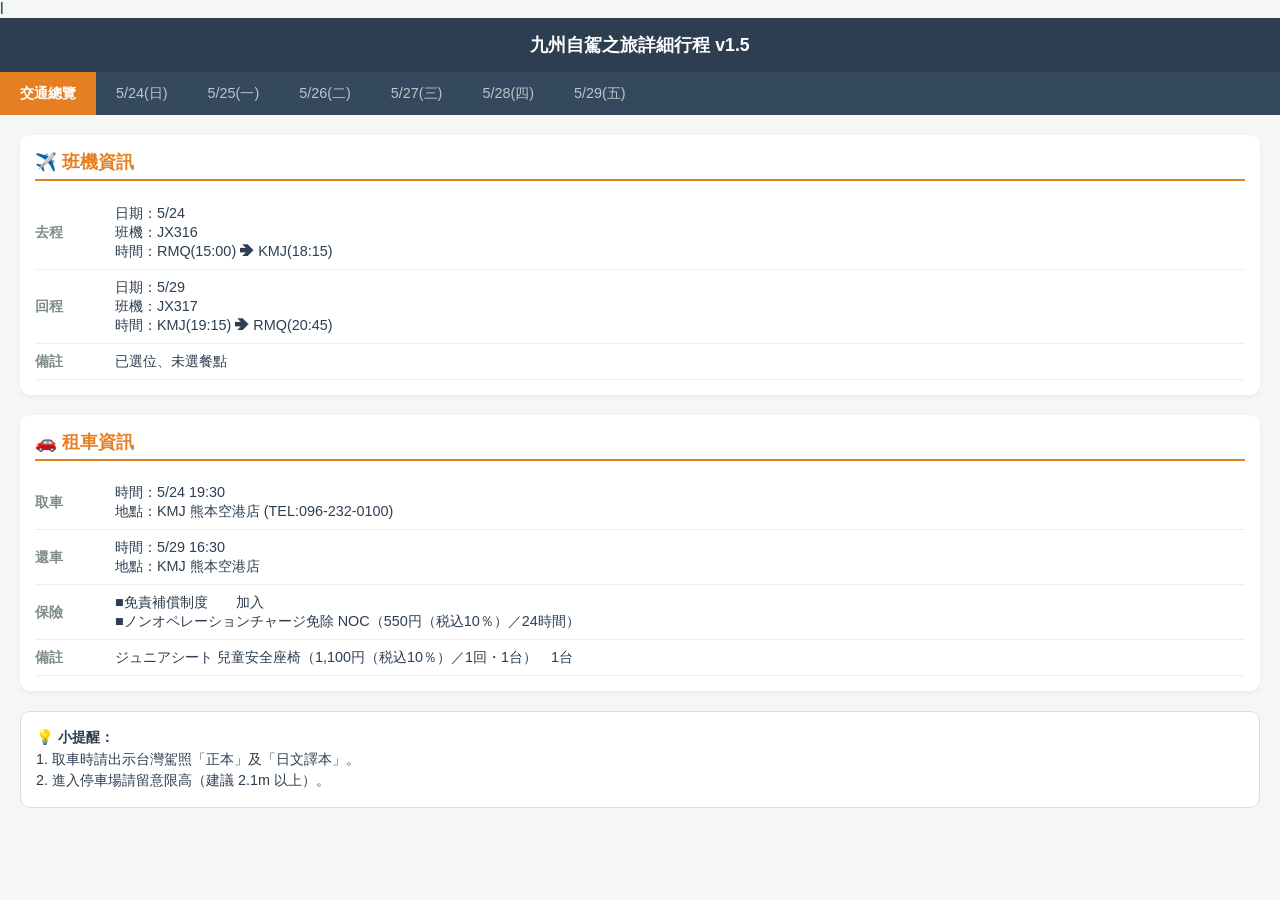
==== index.html @ 5ce01d29 "Update print statement from 'Hello' to 'Goodbye'" ====
l<!DOCTYPE html>
<html lang="zh-TW">
<head>
    <meta charset="UTF-8">
    <meta name="viewport" content="width=device-width, initial-scale=1.0, maximum-scale=1.0, user-scalable=no">
    <title>九州自駕之旅</title>
    <style>
        :root {
            --primary: #2c3e50;
            --accent: #e67e22;
            --bg: #f4f7f6;
            --active: #ffffff;
            --route-bg: #ecf0f1;
            --transport-bg: #ffffff; /* 補上漏掉的背景變數 */
        }
        body {
            font-family: -apple-system, "Noto Sans TC", "Microsoft JhengHei", sans-serif;
            background-color: var(--bg);
            margin: 0;
            padding: 0;
            color: var(--primary);
        }
        /* 頁首 */
        header {
            background: var(--primary);
            color: white;
            text-align: center;
            padding: 15px 0;
            position: sticky;
            top: 0;
            z-index: 100;
        }
        h1 { margin: 0; font-size: 1.1rem; }

        /* 分頁按鈕區域 - 優化手機捲動 */
        .tabs {
            display: flex;
            background: #34495e;
            overflow-x: auto;
            white-space: nowrap;
            -webkit-overflow-scrolling: touch;
        }
        .tab-btn {
            flex: 0 0 auto; /* 防止按鈕被縮小擠壓 */
            padding: 12px 20px;
            color: #bdc3c7;
            text-decoration: none;
            font-size: 0.9rem;
            text-align: center;
            border: none;
            background: none;
            cursor: pointer;
            outline: none;
        }
        .tab-btn.active {
            color: white;
            background: var(--accent);
            font-weight: bold;
        }
        /* 交通資訊卡片樣式 */
        .info-card {
            background: var(--transport-bg);
            border-radius: 10px;
            padding: 15px;
            margin-bottom: 20px;
            box-shadow: 0 2px 5px rgba(0,0,0,0.05);
        }
        .info-card h2 {
            font-size: 1.1rem;
            margin-top: 0;
            color: var(--accent);
            border-bottom: 2px solid var(--accent);
            padding-bottom: 5px;
        }
        .info-table {
            width: 100%;
            border-collapse: collapse;
            font-size: 0.9rem;
        }
        .info-table td {
            padding: 8px 0;
            border-bottom: 1px solid #eee;
        }
        .info-table td:first-child {
            font-weight: bold;
            width: 80px;
            color: #7f8c8d;
        }
        /* 大範圍移動地名標籤 */
        .route-banner {
            background: var(--route-bg);
            padding: 10px 15px;
            margin-bottom: 15px;
            border-left: 5px solid var(--accent);
            font-weight: bold;
            font-size: 1rem;
            color: var(--primary);
            display: flex;
            align-items: center;
        }
        .route-banner span {
            color: var(--accent);
            margin: 0 8px;
        }

        /* 內容區域 */
        .content-section {
            display: none;
            padding: 20px;
            animation: fadeIn 0.3s ease;
        }
        .content-section.active {
            display: block;
        }
        @keyframes fadeIn {
            from { opacity: 0; transform: translateY(10px); }
            to { opacity: 1; transform: translateY(0); }
        }

        /* 時間軸樣式 */
        .timeline {
            border-left: 2px solid var(--accent);
            margin-left: 10px;
            padding-left: 20px;
            position: relative;
        }
        .time-item {
            margin-bottom: 25px;
            position: relative;
        }
        .time-item::before {
            content: '';
            width: 12px;
            height: 12px;
            background: var(--accent);
            border-radius: 50%;
            position: absolute;
            left: -27px;
            top: 5px;
        }
        .time-label {
            font-weight: bold;
            color: var(--accent);
            font-size: 0.9rem;
            display: block;
        }
        .event-title {
            font-weight: bold;
            font-size: 1.1rem;
            margin: 4px 0;
        }
        .event-desc {
            font-size: 0.95rem;
            color: #555;
        }

        /* 按鈕樣式 */
        .nav-btn {
            display: inline-block;
            background: #4285F4;
            color: white;
            padding: 8px 15px;
            border-radius: 5px;
            text-decoration: none;
            font-size: 0.85rem;
            margin-top: 8px;
        }
        .memo-box {
            background: #fff;
            border: 1px solid #ddd;
            padding: 15px;
            border-radius: 10px;
            margin-top: 20px;
            font-size: 0.9rem;
            line-height: 1.5;
        }
    </style>
</head>
<body>

<header>
    <h1>九州自駕之旅詳細行程 v1.5</h1>
</header>

<div class="tabs">
    <button class="tab-btn active" onclick="openDay(event, 'transport')">交通總覽</button>
    <button class="tab-btn" onclick="openDay(event, 'day1')">5/24(日)</button>
    <button class="tab-btn" onclick="openDay(event, 'day2')">5/25(一)</button>
    <button class="tab-btn" onclick="openDay(event, 'day3')">5/26(二)</button>
    <button class="tab-btn" onclick="openDay(event, 'day4')">5/27(三)</button>
    <button class="tab-btn" onclick="openDay(event, 'day5')">5/28(四)</button>
    <button class="tab-btn" onclick="openDay(event, 'day6')">5/29(五)</button>
</div>

<div id="transport" class="content-section active">
    <div class="info-card">
        <h2>✈️ 班機資訊</h2>
        <table class="info-table">
            <tr><td>去程</td><td>日期：5/24<br>班機：JX316<br>時間：RMQ(15:00) ➔ KMJ(18:15)</td></tr>
            <tr><td>回程</td><td>日期：5/29<br>班機：JX317<br>時間：KMJ(19:15) ➔ RMQ(20:45)</td></tr>
            <tr><td>備註</td><td>已選位、未選餐點</td></tr>
        </table>
    </div>

    <div class="info-card">
        <h2>🚗 租車資訊</h2>
        <table class="info-table">
            <tr><td>取車</td><td>時間：5/24 19:30<br>地點：KMJ 熊本空港店 (TEL:096-232-0100)</td></tr>
            <tr><td>還車</td><td>時間：5/29 16:30<br>地點：KMJ 熊本空港店</td></tr>
            <tr><td>保險</td><td>
                ■免責補償制度　　加入<br>
                ■ノンオペレーションチャージ免除 NOC（550円（税込10％）／24時間）<br>
            </td></tr>
            <tr><td>備註</td>
            <td>
            ジュニアシート 兒童安全座椅（1,100円（税込10％）／1回・1台）　1台<br>
            </td></tr>
        </table>
    </div>
    
    <div class="memo-box">
        💡 <strong>小提醒：</strong><br>
        1. 取車時請出示台灣駕照「正本」及「日文譯本」。<br>
        2. 進入停車場請留意限高（建議 2.1m 以上）。
    </div>
</div>

<div id="day1" class="content-section">
    <div class="route-banner">台中機場 <span>➔</span> 阿蘇機場 <span>➔</span> 熊本市區</div>
    <div class="timeline">
        <div class="time-item">
            <span class="time-label">18:15</span>
            <div class="event-title">抵達熊本機場</div>
            <div class="event-desc">完成入境手續、領取行李。</div>
        </div>
        <div class="time-item">
            <span class="time-label">19:30</span>
            <div class="event-title">取車 熊本空港店</div>
            <div class="event-desc">營業時間：08:00-20:00</div>
            <a href="https://maps.app.goo.gl/LZJBGrcxxrurTZmL6" class="nav-btn">📍 Toyota Rent-a-car Aso-Kumamoto airport</a>
        </div>
        <div class="time-item">
            <span class="time-label">20:30</span>
            <div class="event-title">飯店 Check-in & 晚餐</div>
            <div class="event-desc">推薦去下通商店街吃晚餐，好好休息。</div>
            <a href="https://maps.app.goo.gl/xP4Hp7EyyHDuqyoH9" class="nav-btn">📍 OMO5 熊本 by 星野集團</a><br>
            <a href="https://maps.app.goo.gl/i8RZYETfaG2ck5d17" class="nav-btn">📍 下通商店街</a>
        </div>
    </div>
</div>

<div id="day2" class="content-section">
    <div class="route-banner">熊本市區 <span>➔</span> 阿蘇地區 <span>➔</span> 由布院</div>
    <div class="timeline">
        <div class="time-item">
            <span class="time-label">09:00</span>
            <div class="event-title">租車行取車</div>
            <div class="event-desc">回飯店接家人與行李</div>
        </div>
        <div class="time-item">
            <span class="time-label">10:30</span>
            <div class="event-title">阿蘇草千里之濱</div>
            <div class="event-desc">看馬、草原散步、吃赤牛丼午餐。</div>
            <a href="https://maps.app.goo.gl/mrP6Lg4V93bh8FPu5" class="nav-btn">📍 草千里之濱</a>
        </div>
        <div class="time-item">
            <span class="time-label">11:30</span>
            <div class="event-title">瀬の本登山口</div>
            <div class="event-desc">轉縣道11</div>
            <a href="https://maps.app.goo.gl/V3uMRMuRzdhhywqe7" class="nav-btn">📍 瀬の本登山口</a>
        </div>
        <div class="memo-box">
            💡 <strong>提醒：</strong> 縣道442轉縣道11。
        </div>
        <div class="time-item">
            <span class="time-label">14:30</span>
            <div class="event-title">橫越山並公路 (縣道11)</div>
            <div class="event-desc">往別府方向，欣賞九重連山大景。</div>
        </div>
        <div class="time-item">
            <span class="time-label">17:00</span>
            <div class="event-title">抵達由布院住宿</div>
            <a href="https://maps.app.goo.gl/v3tc5XJC1kKUCbFS7" class="nav-btn">📍 LENTO YUFUIN</a>
        </div>
    </div>
</div>

<div id="day3" class="content-section">
    <div class="route-banner">由布院 <span>➔</span> 九州自然動物園 <span>➔</span> 由布院</div>
    <div class="timeline">
        <div class="time-item">
            <span class="time-label">09:30</span>
            <div class="event-title">九州自然動物園 (Safari)</div>
            <div class="event-desc">必玩叢林巴士，近距離餵食猛獸。</div>
            <a href="https://maps.app.goo.gl/527RkMtoy7ecrhRu6" class="nav-btn">📍 九州自然動物園</a>
        </div>
        <div class="time-item">
            <span class="time-label">17:00</span>
            <div class="event-title">抵達由布院住宿</div>
            <div class="event-desc">Check-in</div>
            <a href="https://maps.app.goo.gl/v3tc5XJC1kKUCbFS7" class="nav-btn">📍 LENTO YUFUIN</a>
        </div>
    </div>
</div>

<div id="day4" class="content-section">
    <div class="route-banner">由布院 <span>➔</span> 別府</div>
    <div class="timeline">
        <div class="time-item">
            <span class="time-label">08:30</span>
            <div class="event-title">金鱗湖</div>
            <div class="event-desc">湖光山色散策。</div>
            <a href="https://maps.app.goo.gl/yD5kTBWXHwTZHt2o8" class="nav-btn">📍 金鱗湖</a>
        </div> 
        <div class="time-item">
            <span class="time-label">09:30</span>
            <div class="event-title">逛由布院市區</div>
            <div class="event-desc">----</div>
        </div>
        <div class="time-item">
            <span class="time-label">14:00</span>
            <div class="event-title">啟程至別府地區</div>
        </div>

        <div class="time-item">
            <span class="time-label">16:00</span>
            <div class="event-title">別府住宿 Check-in</div>
            <a href="https://maps.app.goo.gl/frPUSCZ9wBCzdngw8" class="nav-btn">📍 湯煙之宿 小町莊</a>
        </div>
    </div>
</div>

<div id="day5" class="content-section">
    <div class="route-banner">別府地區 <span>➔</span> 熊本市區 </div>
    <div class="timeline">
        <div class="time-item">
            <span class="time-label">09:00</span>
            <div class="event-title">熊本城 & 櫻之馬場</div>
            <div class="event-desc">古城巡禮、城彩苑午餐。</div>
            <a href="https://maps.app.goo.gl/d3LvTc85VMcA5MFRA" class="nav-btn">📍 熊本城位置</a>
        </div>
        <div class="time-item">
            <span class="time-label">15:00</span>
            <div class="event-title">熊本住宿</div>
            <div class="event-desc">卸行李後步行出門，需先確認停車位置</div>
            <a href="https://maps.app.goo.gl/XXW3y41E7cnpVKno8" class="nav-btn">📍 YR樹屋熊本</a>
        </div>
    </div>
</div>

<div id="day6" class="content-section">
    <div class="route-banner">熊本市區 <span>➔</span> 阿蘇機場 <span>➔</span> 台中機場</div>
    <div class="timeline">
        <div class="time-item">
            <span class="time-label">10:00</span>
            <div class="event-title">熊本熊廣場 (部長室)</div>
            <div class="event-desc">查看部長表演時間，最後伴手禮。</div>
            <a href="https://maps.app.goo.gl/GGYAgqTHFnnx2r277" class="nav-btn">📍 部長室位置</a>
        </div>
        <div class="time-item">
            <span class="time-label">16:30</span>
            <div class="event-title">還車 熊本空港店</div>
            <div class="event-desc">營業時間：08:00-20:00</div>
            <a href="https://maps.app.goo.gl/LZJBGrcxxrurTZmL6" class="nav-btn">📍 Toyota Rent-a-car Aso-Kumamoto airport</a>
        </div>
        <div class="time-item">
            <span class="time-label">19:15</span>
            <div class="event-title">班機起飛回台</div>
            <div class="event-desc">平安順飛！</div>
        </div>
    </div>
</div>

<script>
    function openDay(evt, dayName) {
        var i, content, tablinks;
        content = document.getElementsByClassName("content-section");
        for (i = 0; i < content.length; i++) {
            content[i].style.display = "none";
        }
        tablinks = document.getElementsByClassName("tab-btn");
        for (i = 0; i < tablinks.length; i++) {
            tablinks[i].className = tablinks[i].className.replace(" active", "");
        }
        document.getElementById(dayName).style.display = "block";
        evt.currentTarget.className += " active";
    }
</script>

</body>
</html>
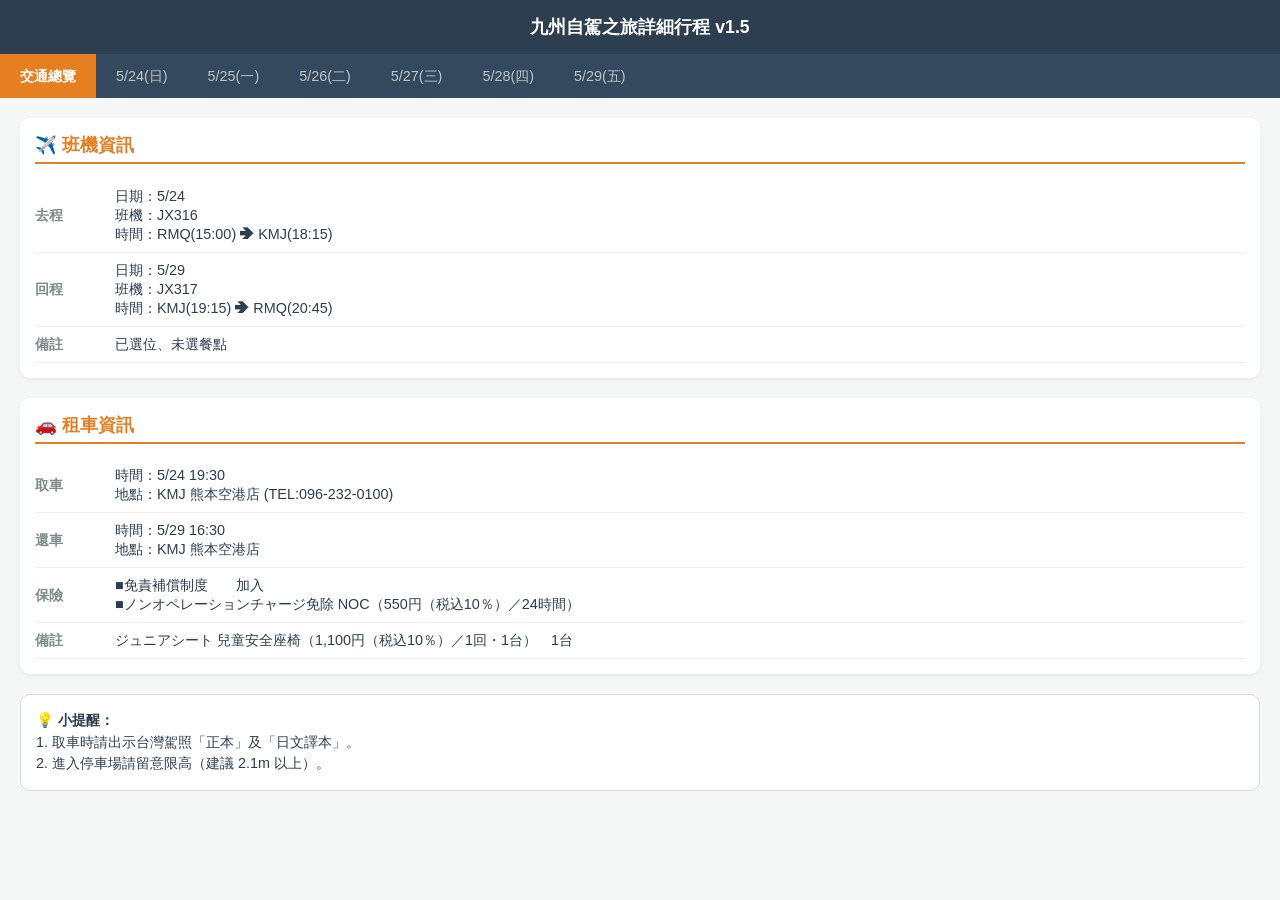
==== commit debf1df1: "updatee" ====
--- a/index.html
+++ b/index.html
@@ -1,9 +1,19 @@
-l<!DOCTYPE html>
+<!DOCTYPE html>
 <html lang="zh-TW">
 <head>
     <meta charset="UTF-8">
-    <meta name="viewport" content="width=device-width, initial-scale=1.0, maximum-scale=1.0, user-scalable=no">
+    <!-- 建議改為允許縮放，提升可及性 -->
+    <meta name="viewport" content="width=device-width, initial-scale=1.0">
     <title>九州自駕之旅</title>
+    <meta name="description" content="九州自駕行程：班機、租車、每日行程與地點連結，包含地圖指引與小提醒。">
+    <meta property="og:title" content="九州自駕之旅詳細行程 v1.5">
+    <meta property="og:description" content="九州自駕行程：班機、租車、每日行程與地點連結，包含地圖指引與小提醒。">
+    <meta property="og:type" content="website">
+    <link rel="preconnect" href="https://maps.app.goo.gl" crossorigin>
+    <!-- 若未外部化 CSS，可把此處改為 link 到外部樣式檔 -->
+    <!-- <link rel="stylesheet" href="styles.min.css"> -->
+    <!-- theme-color 用於行動裝置工具列 -->
+    <meta name="theme-color" content="#2c3e50">
     <style>
         :root {
             --primary: #2c3e50;
@@ -11,7 +21,8 @@
             --bg: #f4f7f6;
             --active: #ffffff;
             --route-bg: #ecf0f1;
-            --transport-bg: #ffffff; /* 補上漏掉的背景變數 */
+            --transport-bg: #ffffff;
+            --tap-size: 44px; /* 建議觸控目標最小尺寸 */
         }
         body {
             font-family: -apple-system, "Noto Sans TC", "Microsoft JhengHei", sans-serif;
@@ -51,6 +62,8 @@
             background: none;
             cursor: pointer;
             outline: none;
+            min-height: var(--tap-size);
+            min-width: var(--tap-size);
         }
         .tab-btn.active {
             color: white;
@@ -164,6 +177,9 @@
             text-decoration: none;
             font-size: 0.85rem;
             margin-top: 8px;
+            min-height: var(--tap-size);
+            min-width: var(--tap-size);
+            padding: 12px 16px;
         }
         .memo-box {
             background: #fff;
@@ -174,6 +190,10 @@
             font-size: 0.9rem;
             line-height: 1.5;
         }
+        /* 尊重使用者減少動作偏好 */
+        @media (prefers-reduced-motion: reduce) {
+          * { animation-duration: 0.001ms !important; animation-iteration-count: 1 !important; transition-duration: 0.001ms !important; }
+        }
     </style>
 </head>
 <body>
@@ -182,15 +202,15 @@
     <h1>九州自駕之旅詳細行程 v1.5</h1>
 </header>
 
-<div class="tabs">
-    <button class="tab-btn active" onclick="openDay(event, 'transport')">交通總覽</button>
-    <button class="tab-btn" onclick="openDay(event, 'day1')">5/24(日)</button>
-    <button class="tab-btn" onclick="openDay(event, 'day2')">5/25(一)</button>
-    <button class="tab-btn" onclick="openDay(event, 'day3')">5/26(二)</button>
-    <button class="tab-btn" onclick="openDay(event, 'day4')">5/27(三)</button>
-    <button class="tab-btn" onclick="openDay(event, 'day5')">5/28(四)</button>
-    <button class="tab-btn" onclick="openDay(event, 'day6')">5/29(五)</button>
-</div>
+<nav class="tabs" role="tablist" aria-label="行程分頁">
+    <button class="tab-btn active" id="tab-transport" aria-controls="transport">交通總覽</button>
+    <button class="tab-btn" id="tab-day1" aria-controls="day1">5/24(日)</button>
+    <button class="tab-btn" id="tab-day2" aria-controls="day2">5/25(一)</button>
+    <button class="tab-btn" id="tab-day3" aria-controls="day3">5/26(二)</button>
+    <button class="tab-btn" id="tab-day4" aria-controls="day4">5/27(三)</button>
+    <button class="tab-btn" id="tab-day5" aria-controls="day5">5/28(四)</button>
+    <button class="tab-btn" id="tab-day6" aria-controls="day6">5/29(五)</button>
+</nav>
 
 <div id="transport" class="content-section active">
     <div class="info-card">
@@ -386,11 +406,50 @@
         evt.currentTarget.className += " active";
     }
 </script>
+<script>
+document.addEventListener('DOMContentLoaded', () => {
+    const tabs = Array.from(document.querySelectorAll('.tab-btn'));
+    const panels = Array.from(document.querySelectorAll('.content-section'));
+
+    function activate(index) {
+        tabs.forEach((t, i) => {
+            const sel = i === index;
+            t.classList.toggle('active', sel);
+            t.setAttribute('aria-selected', sel ? 'true' : 'false');
+            t.setAttribute('tabindex', sel ? '0' : '-1');
+            panels[i].classList.toggle('active', sel);
+            panels[i].setAttribute('aria-hidden', (!sel).toString());
+        });
+        tabs[index].focus();
+        history.replaceState(null, '', '#' + panels[index].id);
+    }
+
+    document.querySelector('.tabs').addEventListener('click', (e) => {
+        const idx = tabs.indexOf(e.target);
+        if (idx >= 0) activate(idx);
+    });
+
+    // 鍵盤支援（左右 / Home / End）
+    tabs.forEach((tab, i) => {
+        tab.addEventListener('keydown', (e) => {
+            if (e.key === 'ArrowRight') activate((i + 1) % tabs.length);
+            if (e.key === 'ArrowLeft') activate((i - 1 + tabs.length) % tabs.length);
+            if (e.key === 'Home') activate(0);
+            if (e.key === 'End') activate(tabs.length - 1);
+        });
+    });
+
+    // 自動為外部連結加上安全屬性
+    document.querySelectorAll('a[href^="http"]').forEach(a => {
+        a.setAttribute('target', '_blank');
+        a.setAttribute('rel', 'noopener noreferrer');
+    });
+
+    // 若 URL 有 hash，啟動
+    const start = panels.findIndex(p => p.id === location.hash.replace('#',''));
+    if (start >= 0) activate(start);
+});
+</script>
 
 </body>
 </html>
-
-
-
-
-
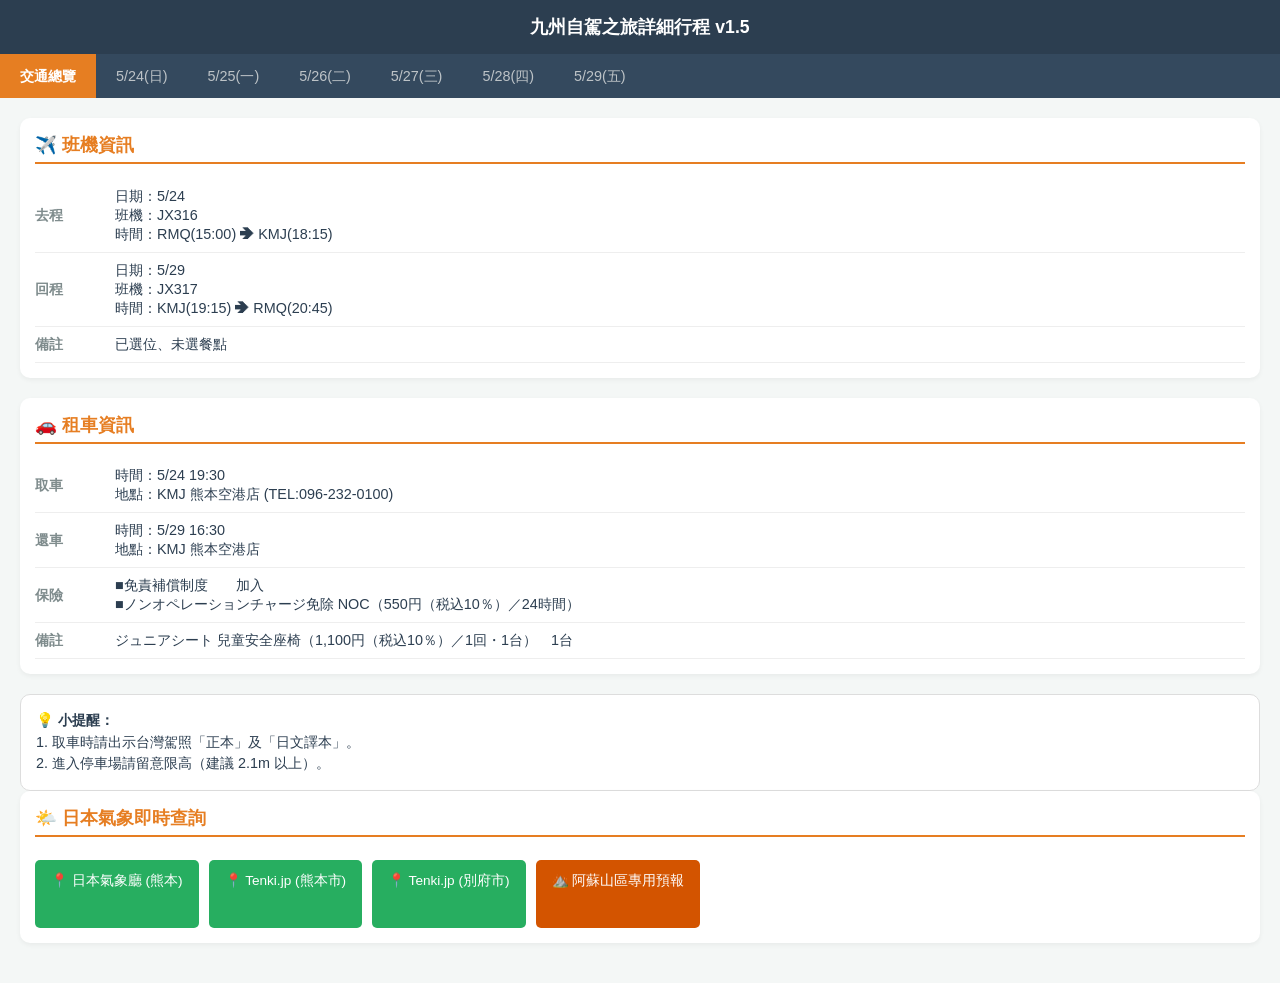
==== commit 2516aae3: "update forecast" ====
--- a/index.html
+++ b/index.html
@@ -242,7 +242,16 @@
         💡 <strong>小提醒：</strong><br>
         1. 取車時請出示台灣駕照「正本」及「日文譯本」。<br>
         2. 進入停車場請留意限高（建議 2.1m 以上）。
-    </div>
+    </div>
+    <div class="info-card">
+    <h2>🌤️ 日本氣象即時查詢</h2>
+    <div style="display: flex; gap: 10px; flex-wrap: wrap;">
+        <a href="https://www.jma.go.jp/bosai/wdist/#lat:32.88&lon:130.85&zoom:9" class="nav-btn" style="background: #27ae60;">📍 日本氣象廳 (熊本)</a>
+        <a href="https://tenki.jp/forecast/9/46/9210/43201/" class="nav-btn" style="background: #27ae60;">📍 Tenki.jp (熊本市)</a>
+        <a href="https://tenki.jp/forecast/9/45/9010/44202/" class="nav-btn" style="background: #27ae60;">📍 Tenki.jp (別府市)</a>
+        <a href="https://tenki.jp/mountain/9/46/151.html" class="nav-btn" style="background: #d35400;">⛰️ 阿蘇山區專用預報</a>
+    </div>
+</div>
 </div>
 
 <div id="day1" class="content-section">
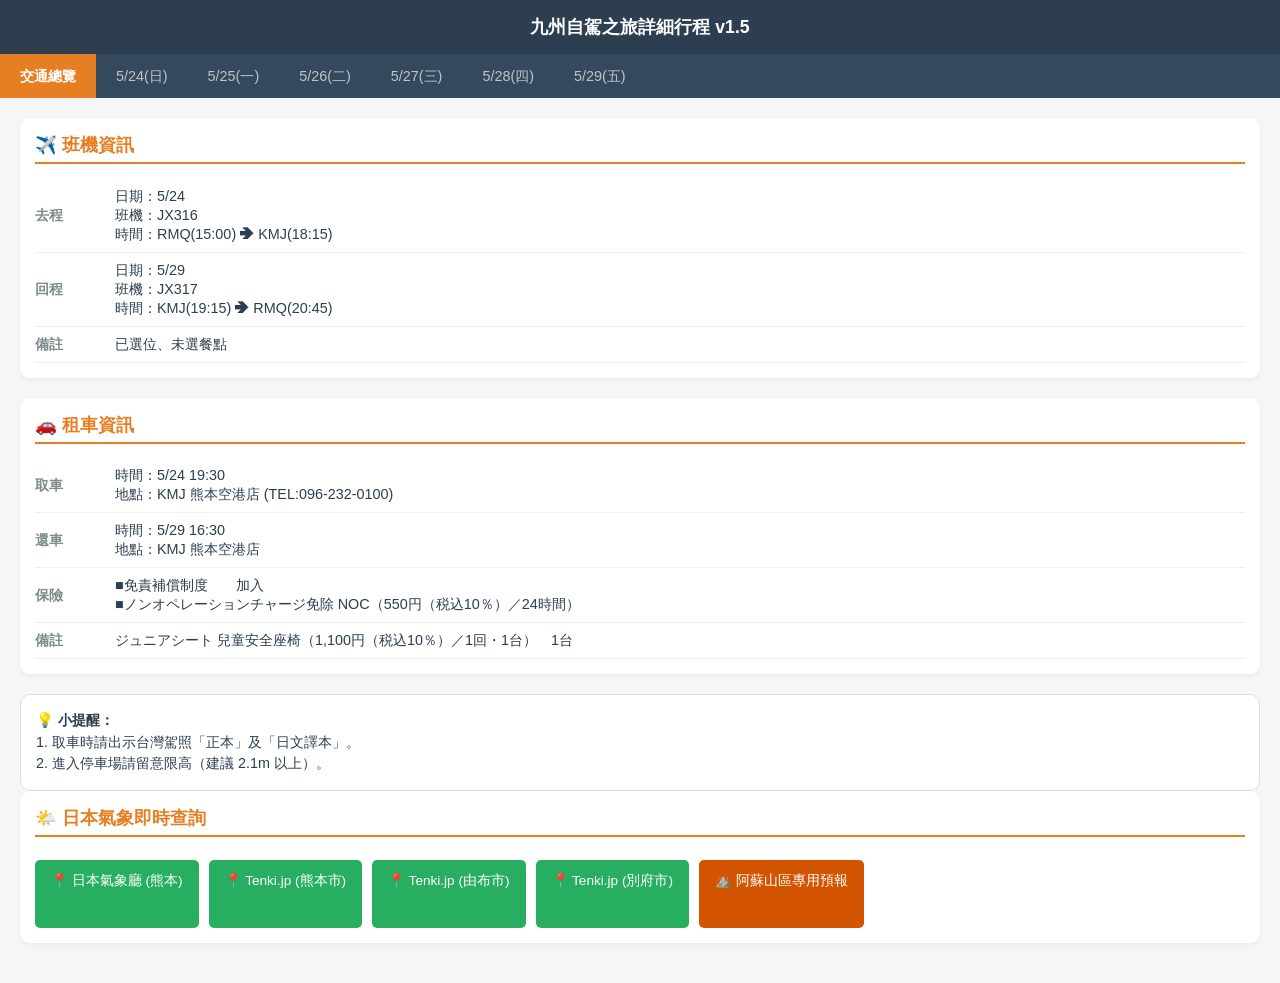
==== commit b58fab2b: "update forecast link" ====
--- a/index.html
+++ b/index.html
@@ -247,9 +247,10 @@
     <h2>🌤️ 日本氣象即時查詢</h2>
     <div style="display: flex; gap: 10px; flex-wrap: wrap;">
         <a href="https://www.jma.go.jp/bosai/wdist/#lat:32.88&lon:130.85&zoom:9" class="nav-btn" style="background: #27ae60;">📍 日本氣象廳 (熊本)</a>
-        <a href="https://tenki.jp/forecast/9/46/9210/43201/" class="nav-btn" style="background: #27ae60;">📍 Tenki.jp (熊本市)</a>
-        <a href="https://tenki.jp/forecast/9/45/9010/44202/" class="nav-btn" style="background: #27ae60;">📍 Tenki.jp (別府市)</a>
-        <a href="https://tenki.jp/mountain/9/46/151.html" class="nav-btn" style="background: #d35400;">⛰️ 阿蘇山區專用預報</a>
+        <a href="https://tenki.jp/forecast/9/46/8610/43100/" class="nav-btn" style="background: #27ae60;">📍 Tenki.jp (熊本市)</a>
+        <a href="https://tenki.jp/forecast/9/47/8310/44213/" class="nav-btn" style="background: #27ae60;">📍 Tenki.jp (由布市)</a>
+        <a href="https://tenki.jp/forecast/9/47/8310/44202/" class="nav-btn" style="background: #27ae60;">📍 Tenki.jp (別府市)</a>
+        <a href="https://tenki.jp/mountain/famous100/9/46/197.html" class="nav-btn" style="background: #d35400;">⛰️ 阿蘇山區專用預報</a>
     </div>
 </div>
 </div>
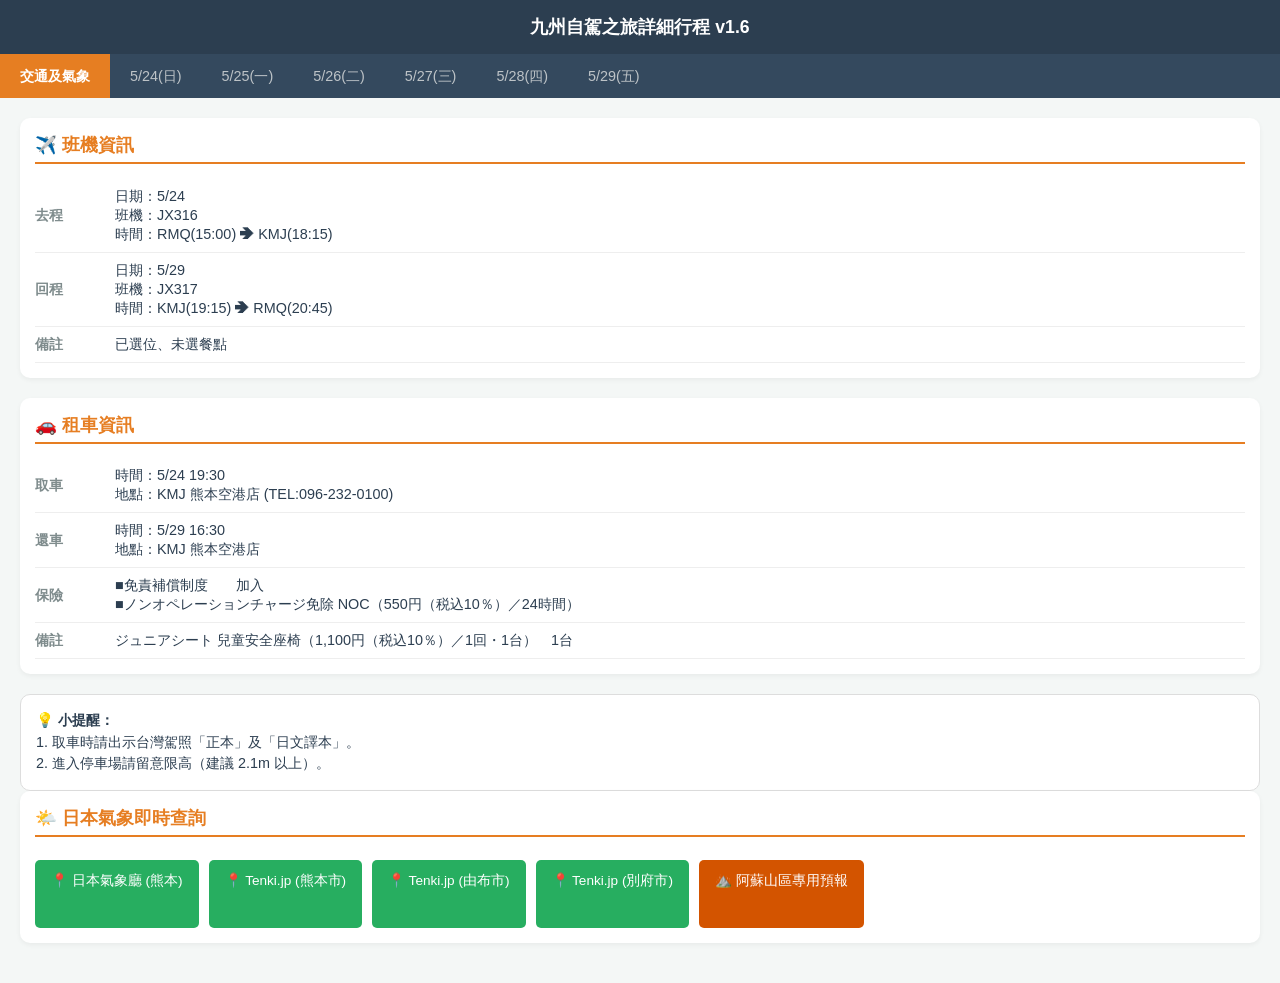
==== commit 7bbc9136: "update title" ====
--- a/index.html
+++ b/index.html
@@ -199,11 +199,11 @@
 <body>
 
 <header>
-    <h1>九州自駕之旅詳細行程 v1.5</h1>
+    <h1>九州自駕之旅詳細行程 v1.6</h1>
 </header>
 
 <nav class="tabs" role="tablist" aria-label="行程分頁">
-    <button class="tab-btn active" id="tab-transport" aria-controls="transport">交通總覽</button>
+    <button class="tab-btn active" id="tab-transport" aria-controls="transport">交通及氣象</button>
     <button class="tab-btn" id="tab-day1" aria-controls="day1">5/24(日)</button>
     <button class="tab-btn" id="tab-day2" aria-controls="day2">5/25(一)</button>
     <button class="tab-btn" id="tab-day3" aria-controls="day3">5/26(二)</button>
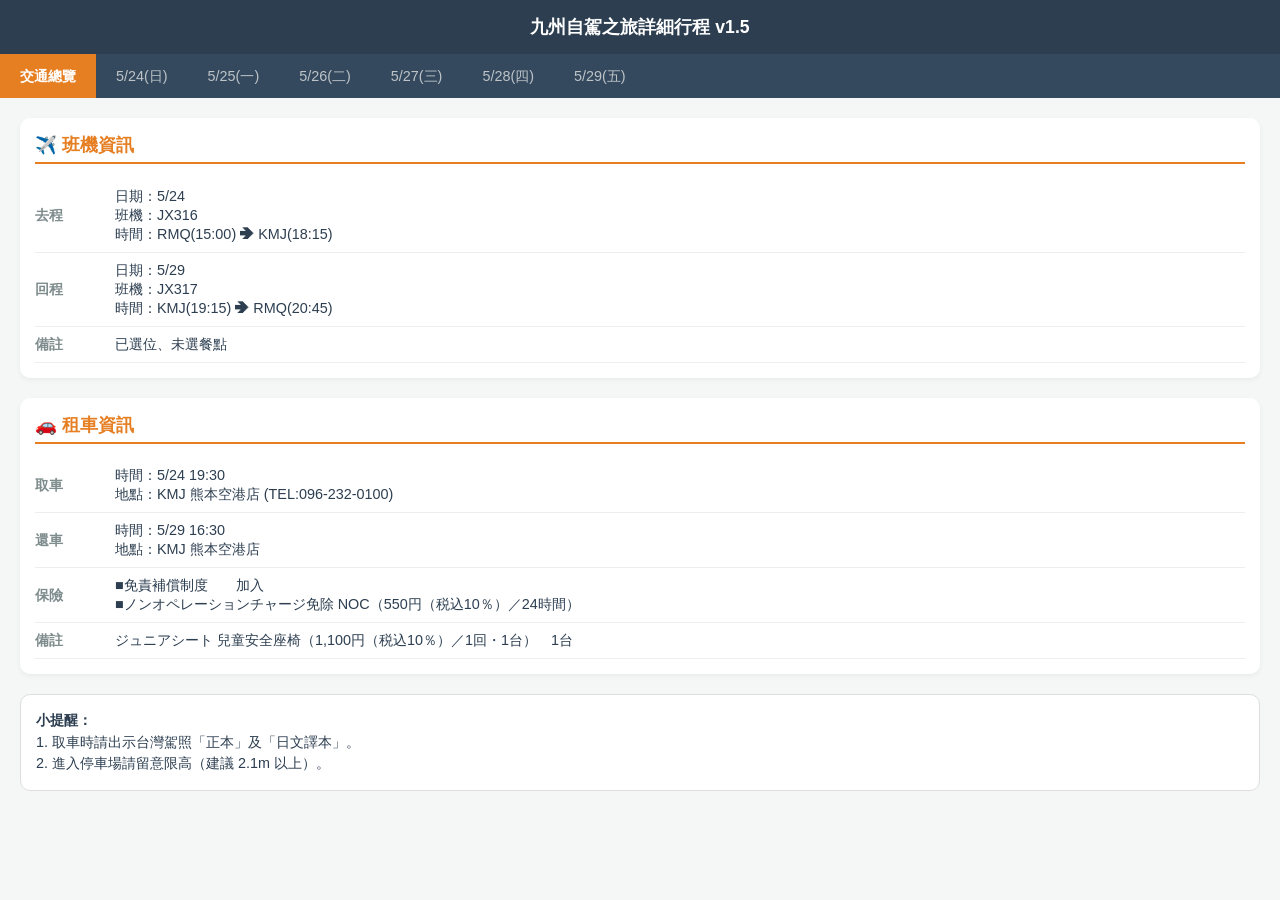
==== commit c4caa75a: "update" ====
--- a/index.html
+++ b/index.html
@@ -2,18 +2,14 @@
 <html lang="zh-TW">
 <head>
     <meta charset="UTF-8">
-    <!-- 建議改為允許縮放，提升可及性 -->
     <meta name="viewport" content="width=device-width, initial-scale=1.0">
     <title>九州自駕之旅</title>
     <meta name="description" content="九州自駕行程：班機、租車、每日行程與地點連結，包含地圖指引與小提醒。">
     <meta property="og:title" content="九州自駕之旅詳細行程 v1.5">
     <meta property="og:description" content="九州自駕行程：班機、租車、每日行程與地點連結，包含地圖指引與小提醒。">
     <meta property="og:type" content="website">
-    <link rel="preconnect" href="https://maps.app.goo.gl" crossorigin>
-    <!-- 若未外部化 CSS，可把此處改為 link 到外部樣式檔 -->
-    <!-- <link rel="stylesheet" href="styles.min.css"> -->
-    <!-- theme-color 用於行動裝置工具列 -->
     <meta name="theme-color" content="#2c3e50">
+    <link rel="canonical" href="">
     <style>
         :root {
             --primary: #2c3e50;
@@ -22,8 +18,9 @@
             --active: #ffffff;
             --route-bg: #ecf0f1;
             --transport-bg: #ffffff;
-            --tap-size: 44px; /* 建議觸控目標最小尺寸 */
-        }
+            --tap-size: 44px;
+        }
+        /* 基本排版 */
         body {
             font-family: -apple-system, "Noto Sans TC", "Microsoft JhengHei", sans-serif;
             background-color: var(--bg);
@@ -31,7 +28,28 @@
             padding: 0;
             color: var(--primary);
         }
-        /* 頁首 */
+        a { color: inherit; }
+        /* skip link */
+        .skip-link {
+            position: absolute;
+            left: -999px;
+            top: auto;
+            width: 1px;
+            height: 1px;
+            overflow: hidden;
+        }
+        .skip-link:focus {
+            position: static;
+            left: auto;
+            width: auto;
+            height: auto;
+            padding: 8px 12px;
+            background: #fff;
+            color: var(--primary);
+            z-index: 9999;
+            border-radius: 6px;
+        }
+
         header {
             background: var(--primary);
             color: white;
@@ -43,7 +61,7 @@
         }
         h1 { margin: 0; font-size: 1.1rem; }
 
-        /* 分頁按鈕區域 - 優化手機捲動 */
+        /* 分頁按鈕區域 */
         .tabs {
             display: flex;
             background: #34495e;
@@ -52,7 +70,7 @@
             -webkit-overflow-scrolling: touch;
         }
         .tab-btn {
-            flex: 0 0 auto; /* 防止按鈕被縮小擠壓 */
+            flex: 0 0 auto;
             padding: 12px 20px;
             color: #bdc3c7;
             text-decoration: none;
@@ -70,7 +88,8 @@
             background: var(--accent);
             font-weight: bold;
         }
-        /* 交通資訊卡片樣式 */
+
+        /* 卡片樣式 */
         .info-card {
             background: var(--transport-bg);
             border-radius: 10px;
@@ -99,7 +118,7 @@
             width: 80px;
             color: #7f8c8d;
         }
-        /* 大範圍移動地名標籤 */
+
         .route-banner {
             background: var(--route-bg);
             padding: 10px 15px;
@@ -116,7 +135,6 @@
             margin: 0 8px;
         }
 
-        /* 內容區域 */
         .content-section {
             display: none;
             padding: 20px;
@@ -130,7 +148,6 @@
             to { opacity: 1; transform: translateY(0); }
         }
 
-        /* 時間軸樣式 */
         .timeline {
             border-left: 2px solid var(--accent);
             margin-left: 10px;
@@ -167,7 +184,6 @@
             color: #555;
         }
 
-        /* 按鈕樣式 */
         .nav-btn {
             display: inline-block;
             background: #4285F4;
@@ -190,276 +206,280 @@
             font-size: 0.9rem;
             line-height: 1.5;
         }
-        /* 尊重使用者減少動作偏好 */
+
+        /* focus styles */
+        .tab-btn:focus-visible,
+        .nav-btn:focus-visible,
+        a:focus-visible {
+            outline: 3px solid rgba(230,126,34,0.8);
+            outline-offset: 2px;
+            border-radius: 6px;
+        }
+
         @media (prefers-reduced-motion: reduce) {
           * { animation-duration: 0.001ms !important; animation-iteration-count: 1 !important; transition-duration: 0.001ms !important; }
         }
     </style>
 </head>
 <body>
-
-<header>
-    <h1>九州自駕之旅詳細行程 v1.6</h1>
-</header>
-
-<nav class="tabs" role="tablist" aria-label="行程分頁">
-    <button class="tab-btn active" id="tab-transport" aria-controls="transport">交通及氣象</button>
-    <button class="tab-btn" id="tab-day1" aria-controls="day1">5/24(日)</button>
-    <button class="tab-btn" id="tab-day2" aria-controls="day2">5/25(一)</button>
-    <button class="tab-btn" id="tab-day3" aria-controls="day3">5/26(二)</button>
-    <button class="tab-btn" id="tab-day4" aria-controls="day4">5/27(三)</button>
-    <button class="tab-btn" id="tab-day5" aria-controls="day5">5/28(四)</button>
-    <button class="tab-btn" id="tab-day6" aria-controls="day6">5/29(五)</button>
-</nav>
-
-<div id="transport" class="content-section active">
-    <div class="info-card">
-        <h2>✈️ 班機資訊</h2>
-        <table class="info-table">
-            <tr><td>去程</td><td>日期：5/24<br>班機：JX316<br>時間：RMQ(15:00) ➔ KMJ(18:15)</td></tr>
-            <tr><td>回程</td><td>日期：5/29<br>班機：JX317<br>時間：KMJ(19:15) ➔ RMQ(20:45)</td></tr>
-            <tr><td>備註</td><td>已選位、未選餐點</td></tr>
-        </table>
-    </div>
-
-    <div class="info-card">
-        <h2>🚗 租車資訊</h2>
-        <table class="info-table">
-            <tr><td>取車</td><td>時間：5/24 19:30<br>地點：KMJ 熊本空港店 (TEL:096-232-0100)</td></tr>
-            <tr><td>還車</td><td>時間：5/29 16:30<br>地點：KMJ 熊本空港店</td></tr>
-            <tr><td>保險</td><td>
-                ■免責補償制度　　加入<br>
-                ■ノンオペレーションチャージ免除 NOC（550円（税込10％）／24時間）<br>
-            </td></tr>
-            <tr><td>備註</td>
-            <td>
-            ジュニアシート 兒童安全座椅（1,100円（税込10％）／1回・1台）　1台<br>
-            </td></tr>
-        </table>
-    </div>
-    
-    <div class="memo-box">
-        💡 <strong>小提醒：</strong><br>
-        1. 取車時請出示台灣駕照「正本」及「日文譯本」。<br>
-        2. 進入停車場請留意限高（建議 2.1m 以上）。
-    </div>
-    <div class="info-card">
-    <h2>🌤️ 日本氣象即時查詢</h2>
-    <div style="display: flex; gap: 10px; flex-wrap: wrap;">
-        <a href="https://www.jma.go.jp/bosai/wdist/#lat:32.88&lon:130.85&zoom:9" class="nav-btn" style="background: #27ae60;">📍 日本氣象廳 (熊本)</a>
-        <a href="https://tenki.jp/forecast/9/46/8610/43100/" class="nav-btn" style="background: #27ae60;">📍 Tenki.jp (熊本市)</a>
-        <a href="https://tenki.jp/forecast/9/47/8310/44213/" class="nav-btn" style="background: #27ae60;">📍 Tenki.jp (由布市)</a>
-        <a href="https://tenki.jp/forecast/9/47/8310/44202/" class="nav-btn" style="background: #27ae60;">📍 Tenki.jp (別府市)</a>
-        <a href="https://tenki.jp/mountain/famous100/9/46/197.html" class="nav-btn" style="background: #d35400;">⛰️ 阿蘇山區專用預報</a>
-    </div>
-</div>
-</div>
-
-<div id="day1" class="content-section">
-    <div class="route-banner">台中機場 <span>➔</span> 阿蘇機場 <span>➔</span> 熊本市區</div>
-    <div class="timeline">
-        <div class="time-item">
-            <span class="time-label">18:15</span>
-            <div class="event-title">抵達熊本機場</div>
-            <div class="event-desc">完成入境手續、領取行李。</div>
-        </div>
-        <div class="time-item">
-            <span class="time-label">19:30</span>
-            <div class="event-title">取車 熊本空港店</div>
-            <div class="event-desc">營業時間：08:00-20:00</div>
-            <a href="https://maps.app.goo.gl/LZJBGrcxxrurTZmL6" class="nav-btn">📍 Toyota Rent-a-car Aso-Kumamoto airport</a>
-        </div>
-        <div class="time-item">
-            <span class="time-label">20:30</span>
-            <div class="event-title">飯店 Check-in & 晚餐</div>
-            <div class="event-desc">推薦去下通商店街吃晚餐，好好休息。</div>
-            <a href="https://maps.app.goo.gl/xP4Hp7EyyHDuqyoH9" class="nav-btn">📍 OMO5 熊本 by 星野集團</a><br>
-            <a href="https://maps.app.goo.gl/i8RZYETfaG2ck5d17" class="nav-btn">📍 下通商店街</a>
-        </div>
-    </div>
-</div>
-
-<div id="day2" class="content-section">
-    <div class="route-banner">熊本市區 <span>➔</span> 阿蘇地區 <span>➔</span> 由布院</div>
-    <div class="timeline">
-        <div class="time-item">
-            <span class="time-label">09:00</span>
-            <div class="event-title">租車行取車</div>
-            <div class="event-desc">回飯店接家人與行李</div>
-        </div>
-        <div class="time-item">
-            <span class="time-label">10:30</span>
-            <div class="event-title">阿蘇草千里之濱</div>
-            <div class="event-desc">看馬、草原散步、吃赤牛丼午餐。</div>
-            <a href="https://maps.app.goo.gl/mrP6Lg4V93bh8FPu5" class="nav-btn">📍 草千里之濱</a>
-        </div>
-        <div class="time-item">
-            <span class="time-label">11:30</span>
-            <div class="event-title">瀬の本登山口</div>
-            <div class="event-desc">轉縣道11</div>
-            <a href="https://maps.app.goo.gl/V3uMRMuRzdhhywqe7" class="nav-btn">📍 瀬の本登山口</a>
-        </div>
-        <div class="memo-box">
-            💡 <strong>提醒：</strong> 縣道442轉縣道11。
-        </div>
-        <div class="time-item">
-            <span class="time-label">14:30</span>
-            <div class="event-title">橫越山並公路 (縣道11)</div>
-            <div class="event-desc">往別府方向，欣賞九重連山大景。</div>
-        </div>
-        <div class="time-item">
-            <span class="time-label">17:00</span>
-            <div class="event-title">抵達由布院住宿</div>
-            <a href="https://maps.app.goo.gl/v3tc5XJC1kKUCbFS7" class="nav-btn">📍 LENTO YUFUIN</a>
-        </div>
-    </div>
-</div>
-
-<div id="day3" class="content-section">
-    <div class="route-banner">由布院 <span>➔</span> 九州自然動物園 <span>➔</span> 由布院</div>
-    <div class="timeline">
-        <div class="time-item">
-            <span class="time-label">09:30</span>
-            <div class="event-title">九州自然動物園 (Safari)</div>
-            <div class="event-desc">必玩叢林巴士，近距離餵食猛獸。</div>
-            <a href="https://maps.app.goo.gl/527RkMtoy7ecrhRu6" class="nav-btn">📍 九州自然動物園</a>
-        </div>
-        <div class="time-item">
-            <span class="time-label">17:00</span>
-            <div class="event-title">抵達由布院住宿</div>
-            <div class="event-desc">Check-in</div>
-            <a href="https://maps.app.goo.gl/v3tc5XJC1kKUCbFS7" class="nav-btn">📍 LENTO YUFUIN</a>
-        </div>
-    </div>
-</div>
-
-<div id="day4" class="content-section">
-    <div class="route-banner">由布院 <span>➔</span> 別府</div>
-    <div class="timeline">
-        <div class="time-item">
-            <span class="time-label">08:30</span>
-            <div class="event-title">金鱗湖</div>
-            <div class="event-desc">湖光山色散策。</div>
-            <a href="https://maps.app.goo.gl/yD5kTBWXHwTZHt2o8" class="nav-btn">📍 金鱗湖</a>
-        </div> 
-        <div class="time-item">
-            <span class="time-label">09:30</span>
-            <div class="event-title">逛由布院市區</div>
-            <div class="event-desc">----</div>
-        </div>
-        <div class="time-item">
-            <span class="time-label">14:00</span>
-            <div class="event-title">啟程至別府地區</div>
-        </div>
-
-        <div class="time-item">
-            <span class="time-label">16:00</span>
-            <div class="event-title">別府住宿 Check-in</div>
-            <a href="https://maps.app.goo.gl/frPUSCZ9wBCzdngw8" class="nav-btn">📍 湯煙之宿 小町莊</a>
-        </div>
-    </div>
-</div>
-
-<div id="day5" class="content-section">
-    <div class="route-banner">別府地區 <span>➔</span> 熊本市區 </div>
-    <div class="timeline">
-        <div class="time-item">
-            <span class="time-label">09:00</span>
-            <div class="event-title">熊本城 & 櫻之馬場</div>
-            <div class="event-desc">古城巡禮、城彩苑午餐。</div>
-            <a href="https://maps.app.goo.gl/d3LvTc85VMcA5MFRA" class="nav-btn">📍 熊本城位置</a>
-        </div>
-        <div class="time-item">
-            <span class="time-label">15:00</span>
-            <div class="event-title">熊本住宿</div>
-            <div class="event-desc">卸行李後步行出門，需先確認停車位置</div>
-            <a href="https://maps.app.goo.gl/XXW3y41E7cnpVKno8" class="nav-btn">📍 YR樹屋熊本</a>
-        </div>
-    </div>
-</div>
-
-<div id="day6" class="content-section">
-    <div class="route-banner">熊本市區 <span>➔</span> 阿蘇機場 <span>➔</span> 台中機場</div>
-    <div class="timeline">
-        <div class="time-item">
-            <span class="time-label">10:00</span>
-            <div class="event-title">熊本熊廣場 (部長室)</div>
-            <div class="event-desc">查看部長表演時間，最後伴手禮。</div>
-            <a href="https://maps.app.goo.gl/GGYAgqTHFnnx2r277" class="nav-btn">📍 部長室位置</a>
-        </div>
-        <div class="time-item">
-            <span class="time-label">16:30</span>
-            <div class="event-title">還車 熊本空港店</div>
-            <div class="event-desc">營業時間：08:00-20:00</div>
-            <a href="https://maps.app.goo.gl/LZJBGrcxxrurTZmL6" class="nav-btn">📍 Toyota Rent-a-car Aso-Kumamoto airport</a>
-        </div>
-        <div class="time-item">
-            <span class="time-label">19:15</span>
-            <div class="event-title">班機起飛回台</div>
-            <div class="event-desc">平安順飛！</div>
-        </div>
-    </div>
-</div>
+<a class="skip-link" href="#main">跳至主要內容</a>
+
+<main id="main">
+    <header>
+        <h1>九州自駕之旅詳細行程 v1.5</h1>
+    </header>
+
+    <nav class="tabs" role="tablist" aria-label="行程分頁">
+        <button type="button" class="tab-btn active" id="tab-transport" role="tab" aria-controls="transport" aria-selected="true">交通總覽</button>
+        <button type="button" class="tab-btn" id="tab-day1" role="tab" aria-controls="day1" aria-selected="false">5/24(日)</button>
+        <button type="button" class="tab-btn" id="tab-day2" role="tab" aria-controls="day2" aria-selected="false">5/25(一)</button>
+        <button type="button" class="tab-btn" id="tab-day3" role="tab" aria-controls="day3" aria-selected="false">5/26(二)</button>
+        <button type="button" class="tab-btn" id="tab-day4" role="tab" aria-controls="day4" aria-selected="false">5/27(三)</button>
+        <button type="button" class="tab-btn" id="tab-day5" role="tab" aria-controls="day5" aria-selected="false">5/28(四)</button>
+        <button type="button" class="tab-btn" id="tab-day6" role="tab" aria-controls="day6" aria-selected="false">5/29(五)</button>
+    </nav>
+
+    <section id="transport" class="content-section active" role="tabpanel" aria-labelledby="tab-transport" aria-hidden="false">
+        <div class="info-card">
+            <h2><span aria-hidden="true">✈️</span> 班機資訊</h2>
+            <table class="info-table">
+                <tr><td>去程</td><td>日期：5/24<br>班機：JX316<br>時間：RMQ(15:00) ➔ KMJ(18:15)</td></tr>
+                <tr><td>回程</td><td>日期：5/29<br>班機：JX317<br>時間：KMJ(19:15) ➔ RMQ(20:45)</td></tr>
+                <tr><td>備註</td><td>已選位、未選餐點</td></tr>
+            </table>
+        </div>
+
+        <div class="info-card">
+            <h2><span aria-hidden="true">🚗</span> 租車資訊</h2>
+            <table class="info-table">
+                <tr><td>取車</td><td>時間：5/24 19:30<br>地點：KMJ 熊本空港店 (TEL:096-232-0100)</td></tr>
+                <tr><td>還車</td><td>時間：5/29 16:30<br>地點：KMJ 熊本空港店</td></tr>
+                <tr><td>保險</td><td>
+                    ■免責補償制度　　加入<br>
+                    ■ノンオペレーションチャージ免除 NOC（550円（税込10％）／24時間）<br>
+                </td></tr>
+                <tr><td>備註</td>
+                <td>
+                ジュニアシート 兒童安全座椅（1,100円（税込10％）／1回・1台）　1台<br>
+                </td></tr>
+            </table>
+        </div>
+
+        <div class="memo-box" aria-live="polite">
+            <strong>小提醒：</strong><br>
+            1. 取車時請出示台灣駕照「正本」及「日文譯本」。<br>
+            2. 進入停車場請留意限高（建議 2.1m 以上）。
+        </div>
+    </section>
+
+    <section id="day1" class="content-section" role="tabpanel" aria-labelledby="tab-day1" aria-hidden="true">
+        <div class="route-banner">台中機場 <span>➔</span> 阿蘇機場 <span>➔</span> 熊本市區</div>
+        <div class="timeline">
+            <div class="time-item">
+                <span class="time-label">18:15</span>
+                <div class="event-title">抵達熊本機場</div>
+                <div class="event-desc">完成入境手續、領取行李。</div>
+            </div>
+            <div class="time-item">
+                <span class="time-label">19:30</span>
+                <div class="event-title">取車 熊本空港店</div>
+                <div class="event-desc">營業時間：08:00-20:00</div>
+                <a href="https://maps.app.goo.gl/LZJBGrcxxrurTZmL6" class="nav-btn" target="_blank" rel="noopener noreferrer" aria-label="Toyota Rent-a-car Aso-Kumamoto airport 地圖">📍 Toyota Rent-a-car Aso-Kumamoto airport</a>
+            </div>
+            <div class="time-item">
+                <span class="time-label">20:30</span>
+                <div class="event-title">飯店 Check-in &amp; 晚餐</div>
+                <div class="event-desc">推薦去下通商店街吃晚餐，好好休息。</div>
+                <a href="https://maps.app.goo.gl/xP4Hp7EyyHDuqyoH9" class="nav-btn" target="_blank" rel="noopener noreferrer" aria-label="OMO5 熊本 by 星野集團 地圖">📍 OMO5 熊本 by 星野集團</a><br>
+                <a href="https://maps.app.goo.gl/i8RZYETfaG2ck5d17" class="nav-btn" target="_blank" rel="noopener noreferrer" aria-label="下通商店街 地圖">📍 下通商店街</a>
+            </div>
+        </div>
+    </section>
+
+    <section id="day2" class="content-section" role="tabpanel" aria-labelledby="tab-day2" aria-hidden="true">
+        <div class="route-banner">熊本市區 <span>➔</span> 阿蘇地區 <span>➔</span> 由布院</div>
+        <div class="timeline">
+            <div class="time-item">
+                <span class="time-label">09:00</span>
+                <div class="event-title">租車行取車</div>
+                <div class="event-desc">回飯店接家人與行李</div>
+            </div>
+            <div class="time-item">
+                <span class="time-label">10:30</span>
+                <div class="event-title">阿蘇草千里之濱</div>
+                <div class="event-desc">看馬、草原散步、吃赤牛丼午餐。</div>
+                <a href="https://maps.app.goo.gl/mrP6Lg4V93bh8FPu5" class="nav-btn" target="_blank" rel="noopener noreferrer" aria-label="草千里之濱 地圖">📍 草千里之濱</a>
+            </div>
+            <div class="time-item">
+                <span class="time-label">11:30</span>
+                <div class="event-title">瀬の本登山口</div>
+                <div class="event-desc">轉縣道11</div>
+                <a href="https://maps.app.goo.gl/V3uMRMuRzdhhywqe7" class="nav-btn" target="_blank" rel="noopener noreferrer" aria-label="瀬の本登山口 地圖">📍 瀬の本登山口</a>
+            </div>
+            <div class="memo-box">
+                <strong>提醒：</strong> 縣道442轉縣道11。
+            </div>
+            <div class="time-item">
+                <span class="time-label">14:30</span>
+                <div class="event-title">橫越山並公路 (縣道11)</div>
+                <div class="event-desc">往別府方向，欣賞九重連山大景。</div>
+            </div>
+            <div class="time-item">
+                <span class="time-label">17:00</span>
+                <div class="event-title">抵達由布院住宿</div>
+                <a href="https://maps.app.goo.gl/v3tc5XJC1kKUCbFS7" class="nav-btn" target="_blank" rel="noopener noreferrer" aria-label="LENTO YUFUIN 地圖">📍 LENTO YUFUIN</a>
+            </div>
+        </div>
+    </section>
+
+    <section id="day3" class="content-section" role="tabpanel" aria-labelledby="tab-day3" aria-hidden="true">
+        <div class="route-banner">由布院 <span>➔</span> 九州自然動物園 <span>➔</span> 由布院</div>
+        <div class="timeline">
+            <div class="time-item">
+                <span class="time-label">09:30</span>
+                <div class="event-title">九州自然動物園 (Safari)</div>
+                <div class="event-desc">必玩叢林巴士，近距離餵食猛獸。</div>
+                <a href="https://maps.app.goo.gl/527RkMtoy7ecrhRu6" class="nav-btn" target="_blank" rel="noopener noreferrer" aria-label="九州自然動物園 地圖">📍 九州自然動物園</a>
+            </div>
+            <div class="time-item">
+                <span class="time-label">17:00</span>
+                <div class="event-title">抵達由布院住宿</div>
+                <div class="event-desc">Check-in</div>
+                <a href="https://maps.app.goo.gl/v3tc5XJC1kKUCbFS7" class="nav-btn" target="_blank" rel="noopener noreferrer" aria-label="LENTO YUFUIN 地圖">📍 LENTO YUFUIN</a>
+            </div>
+        </div>
+    </section>
+
+    <section id="day4" class="content-section" role="tabpanel" aria-labelledby="tab-day4" aria-hidden="true">
+        <div class="route-banner">由布院 <span>➔</span> 別府</div>
+        <div class="timeline">
+            <div class="time-item">
+                <span class="time-label">08:30</span>
+                <div class="event-title">金鱗湖</div>
+                <div class="event-desc">湖光山色散策。</div>
+                <a href="https://maps.app.goo.gl/yD5kTBWXHwTZHt2o8" class="nav-btn" target="_blank" rel="noopener noreferrer" aria-label="金鱗湖 地圖">📍 金鱗湖</a>
+            </div>
+            <div class="time-item">
+                <span class="time-label">09:30</span>
+                <div class="event-title">逛由布院市區</div>
+                <div class="event-desc">----</div>
+            </div>
+            <div class="time-item">
+                <span class="time-label">14:00</span>
+                <div class="event-title">啟程至別府地區</div>
+            </div>
+            <div class="time-item">
+                <span class="time-label">16:00</span>
+                <div class="event-title">別府住宿 Check-in</div>
+                <a href="https://maps.app.goo.gl/frPUSCZ9wBCzdngw8" class="nav-btn" target="_blank" rel="noopener noreferrer" aria-label="湯煙之宿 小町莊 地圖">📍 湯煙之宿 小町莊</a>
+            </div>
+        </div>
+    </section>
+
+    <section id="day5" class="content-section" role="tabpanel" aria-labelledby="tab-day5" aria-hidden="true">
+        <div class="route-banner">別府地區 <span>➔</span> 熊本市區 </div>
+        <div class="timeline">
+            <div class="time-item">
+                <span class="time-label">09:00</span>
+                <div class="event-title">熊本城 &amp; 櫻之馬場</div>
+                <div class="event-desc">古城巡禮、城彩苑午餐。</div>
+                <a href="https://maps.app.goo.gl/d3LvTc85VMcA5MFRA" class="nav-btn" target="_blank" rel="noopener noreferrer" aria-label="熊本城位置 地圖">📍 熊本城位置</a>
+            </div>
+            <div class="time-item">
+                <span class="time-label">15:00</span>
+                <div class="event-title">熊本住宿</div>
+                <div class="event-desc">卸行李後步行出門，需先確認停車位置</div>
+                <a href="https://maps.app.goo.gl/XXW3y41E7cnpVKno8" class="nav-btn" target="_blank" rel="noopener noreferrer" aria-label="YR樹屋熊本 地圖">📍 YR樹屋熊本</a>
+            </div>
+        </div>
+    </section>
+
+    <section id="day6" class="content-section" role="tabpanel" aria-labelledby="tab-day6" aria-hidden="true">
+        <div class="route-banner">熊本市區 <span>➔</span> 阿蘇機場 <span>➔</span> 台中機場</div>
+        <div class="timeline">
+            <div class="time-item">
+                <span class="time-label">10:00</span>
+                <div class="event-title">熊本熊廣場 (部長室)</div>
+                <div class="event-desc">查看部長表演時間，最後伴手禮。</div>
+                <a href="https://maps.app.goo.gl/GGYAgqTHFnnx2r277" class="nav-btn" target="_blank" rel="noopener noreferrer" aria-label="部長室位置 地圖">📍 部長室位置</a>
+            </div>
+            <div class="time-item">
+                <span class="time-label">16:30</span>
+                <div class="event-title">還車 熊本空港店</div>
+                <div class="event-desc">營業時間：08:00-20:00</div>
+                <a href="https://maps.app.goo.gl/LZJBGrcxxrurTZmL6" class="nav-btn" target="_blank" rel="noopener noreferrer" aria-label="Toyota Rent-a-car Aso-Kumamoto airport 地圖">📍 Toyota Rent-a-car Aso-Kumamoto airport</a>
+            </div>
+            <div class="time-item">
+                <span class="time-label">19:15</span>
+                <div class="event-title">班機起飛回台</div>
+                <div class="event-desc">平安順飛！</div>
+            </div>
+        </div>
+    </section>
+</main>
 
 <script>
-    function openDay(evt, dayName) {
-        var i, content, tablinks;
-        content = document.getElementsByClassName("content-section");
-        for (i = 0; i < content.length; i++) {
-            content[i].style.display = "none";
-        }
-        tablinks = document.getElementsByClassName("tab-btn");
-        for (i = 0; i < tablinks.length; i++) {
-            tablinks[i].className = tablinks[i].className.replace(" active", "");
-        }
-        document.getElementById(dayName).style.display = "block";
-        evt.currentTarget.className += " active";
-    }
-</script>
-<script>
-document.addEventListener('DOMContentLoaded', () => {
+document.addEventListener('DOMContentLoaded', function () {
     const tabs = Array.from(document.querySelectorAll('.tab-btn'));
     const panels = Array.from(document.querySelectorAll('.content-section'));
-
-    function activate(index) {
+    const tablist = document.querySelector('.tabs');
+
+    // 初始化屬性（確保狀態一致）
+    tabs.forEach((tab, i) => {
+        const panel = panels[i];
+        tab.setAttribute('role', 'tab');
+        tab.id = tab.id || 'tab-' + i;
+        tab.setAttribute('aria-controls', panel.id);
+        panel.setAttribute('role', 'tabpanel');
+        panel.setAttribute('aria-labelledby', tab.id);
+
+        const selected = tab.classList.contains('active');
+        tab.setAttribute('tabindex', selected ? '0' : '-1');
+        tab.setAttribute('aria-selected', selected ? 'true' : 'false');
+        panel.setAttribute('aria-hidden', (!selected).toString());
+    });
+
+    function activateTab(index, updateHistory = true) {
         tabs.forEach((t, i) => {
             const sel = i === index;
             t.classList.toggle('active', sel);
             t.setAttribute('aria-selected', sel ? 'true' : 'false');
             t.setAttribute('tabindex', sel ? '0' : '-1');
             panels[i].classList.toggle('active', sel);
+            panels[i].style.display = sel ? 'block' : 'none';
             panels[i].setAttribute('aria-hidden', (!sel).toString());
         });
         tabs[index].focus();
-        history.replaceState(null, '', '#' + panels[index].id);
+        if (updateHistory) history.replaceState(null, '', '#' + panels[index].id);
     }
 
-    document.querySelector('.tabs').addEventListener('click', (e) => {
+    // 事件委派：click
+    tablist.addEventListener('click', (e) => {
         const idx = tabs.indexOf(e.target);
-        if (idx >= 0) activate(idx);
+        if (idx >= 0) activateTab(idx);
     });
 
-    // 鍵盤支援（左右 / Home / End）
+    // 鍵盤支援
     tabs.forEach((tab, i) => {
         tab.addEventListener('keydown', (e) => {
-            if (e.key === 'ArrowRight') activate((i + 1) % tabs.length);
-            if (e.key === 'ArrowLeft') activate((i - 1 + tabs.length) % tabs.length);
-            if (e.key === 'Home') activate(0);
-            if (e.key === 'End') activate(tabs.length - 1);
+            if (e.key === 'ArrowRight') activateTab((i + 1) % tabs.length);
+            if (e.key === 'ArrowLeft') activateTab((i - 1 + tabs.length) % tabs.length);
+            if (e.key === 'Home') activateTab(0);
+            if (e.key === 'End') activateTab(tabs.length - 1);
         });
     });
+
+    // 支援 URL hash 啟動
+    const hash = location.hash.replace('#','');
+    const startIndex = panels.findIndex(p => p.id === hash);
+    if (startIndex >= 0) activateTab(startIndex, false);
 
     // 自動為外部連結加上安全屬性
     document.querySelectorAll('a[href^="http"]').forEach(a => {
         a.setAttribute('target', '_blank');
         a.setAttribute('rel', 'noopener noreferrer');
     });
-
-    // 若 URL 有 hash，啟動
-    const start = panels.findIndex(p => p.id === location.hash.replace('#',''));
-    if (start >= 0) activate(start);
 });
 </script>
-
 </body>
 </html>
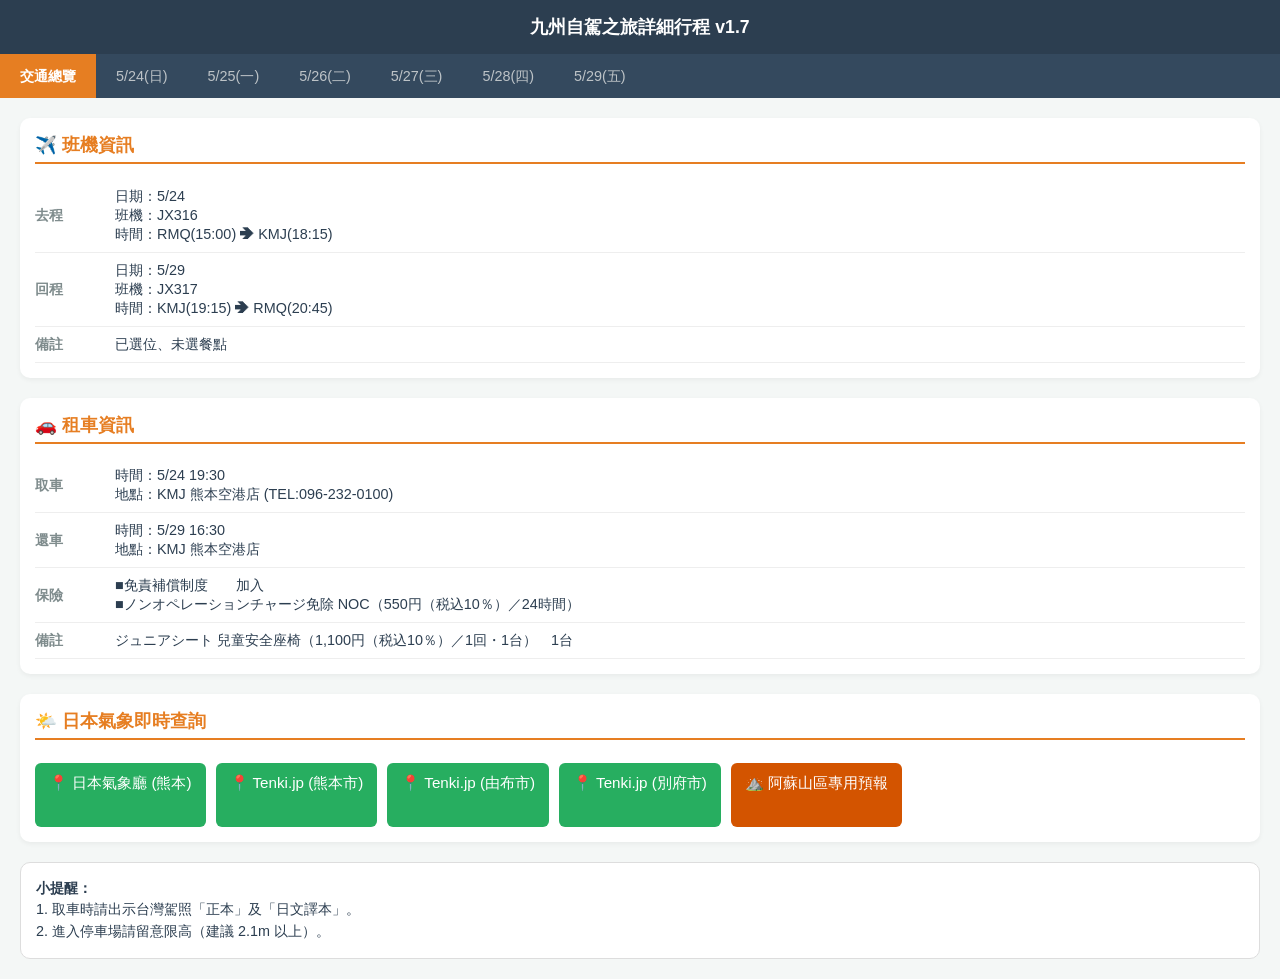
==== commit f48a638f: "update forecast link" ====
--- a/index.html
+++ b/index.html
@@ -216,6 +216,31 @@
             border-radius: 6px;
         }
 
+        /* 天氣卡片樣式 */
+        .weather-grid {
+            display: flex;
+            gap: 10px;
+            flex-wrap: wrap;
+            margin-top: 8px;
+        }
+        .weather-btn {
+            background: #27ae60;
+            color: #fff;
+            border-radius: 6px;
+            padding: 10px 14px;
+            text-decoration: none;
+            font-size: 0.95rem;
+            display: inline-block;
+        }
+        .weather-btn--volcano {
+            background: #d35400;
+        }
+        .weather-btn:focus-visible {
+            outline: 3px solid rgba(230,126,34,0.8);
+            outline-offset: 2px;
+            border-radius: 6px;
+        }
+
         @media (prefers-reduced-motion: reduce) {
           * { animation-duration: 0.001ms !important; animation-iteration-count: 1 !important; transition-duration: 0.001ms !important; }
         }
@@ -226,7 +251,7 @@
 
 <main id="main">
     <header>
-        <h1>九州自駕之旅詳細行程 v1.5</h1>
+        <h1>九州自駕之旅詳細行程 v1.7</h1>
     </header>
 
     <nav class="tabs" role="tablist" aria-label="行程分頁">
@@ -265,6 +290,17 @@
             </table>
         </div>
 
+        <div class="info-card">
+            <h2><span aria-hidden="true">🌤️</span> 日本氣象即時查詢</h2>
+            <div class="weather-grid" role="list">
+                <a role="listitem" href="https://www.jma.go.jp/bosai/wdist/#lat:32.88&lon:130.85&zoom:9" class="nav-btn weather-btn" target="_blank" rel="noopener noreferrer" aria-label="日本氣象廳（熊本）">📍 日本氣象廳 (熊本)</a>
+                <a role="listitem" href="https://tenki.jp/forecast/9/46/8610/43100/" class="nav-btn weather-btn" target="_blank" rel="noopener noreferrer" aria-label="Tenki.jp（熊本市）">📍 Tenki.jp (熊本市)</a>
+                <a role="listitem" href="https://tenki.jp/forecast/9/47/8310/44213/" class="nav-btn weather-btn" target="_blank" rel="noopener noreferrer" aria-label="Tenki.jp（由布市）">📍 Tenki.jp (由布市)</a>
+                <a role="listitem" href="https://tenki.jp/forecast/9/47/8310/44202/" class="nav-btn weather-btn" target="_blank" rel="noopener noreferrer" aria-label="Tenki.jp（別府市）">📍 Tenki.jp (別府市)</a>
+                <a role="listitem" href="https://tenki.jp/mountain/famous100/9/46/197.html" class="nav-btn weather-btn weather-btn--volcano" target="_blank" rel="noopener noreferrer" aria-label="阿蘇山區專用預報">⛰️ 阿蘇山區專用預報</a>
+            </div>
+        </div>
+
         <div class="memo-box" aria-live="polite">
             <strong>小提醒：</strong><br>
             1. 取車時請出示台灣駕照「正本」及「日文譯本」。<br>
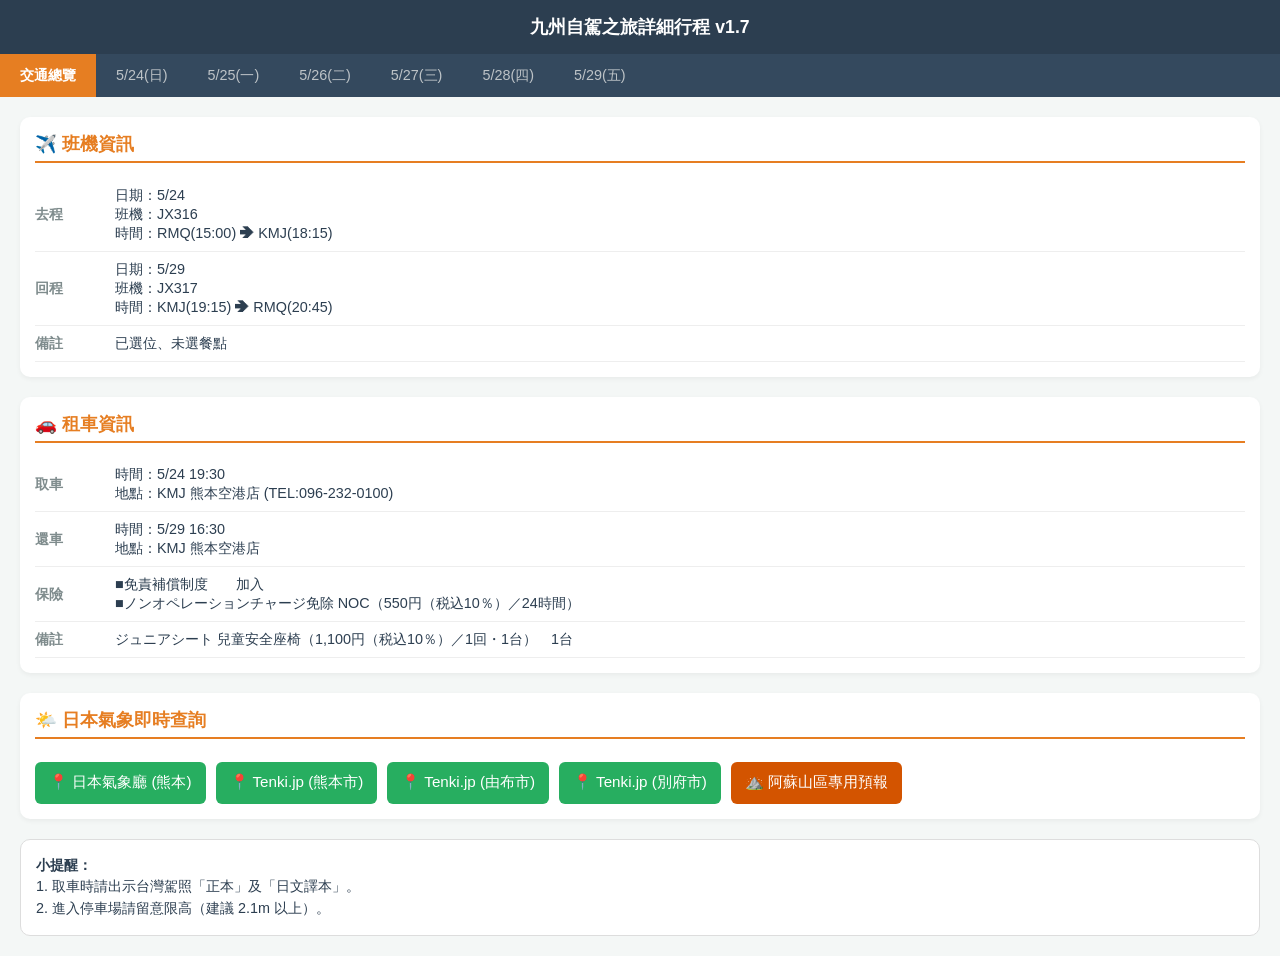
==== commit 9550e6b6: "update buttom size" ====
--- a/index.html
+++ b/index.html
@@ -18,7 +18,7 @@
             --active: #ffffff;
             --route-bg: #ecf0f1;
             --transport-bg: #ffffff;
-            --tap-size: 44px;
+            --tap-size: 22px;
         }
         /* 基本排版 */
         body {
